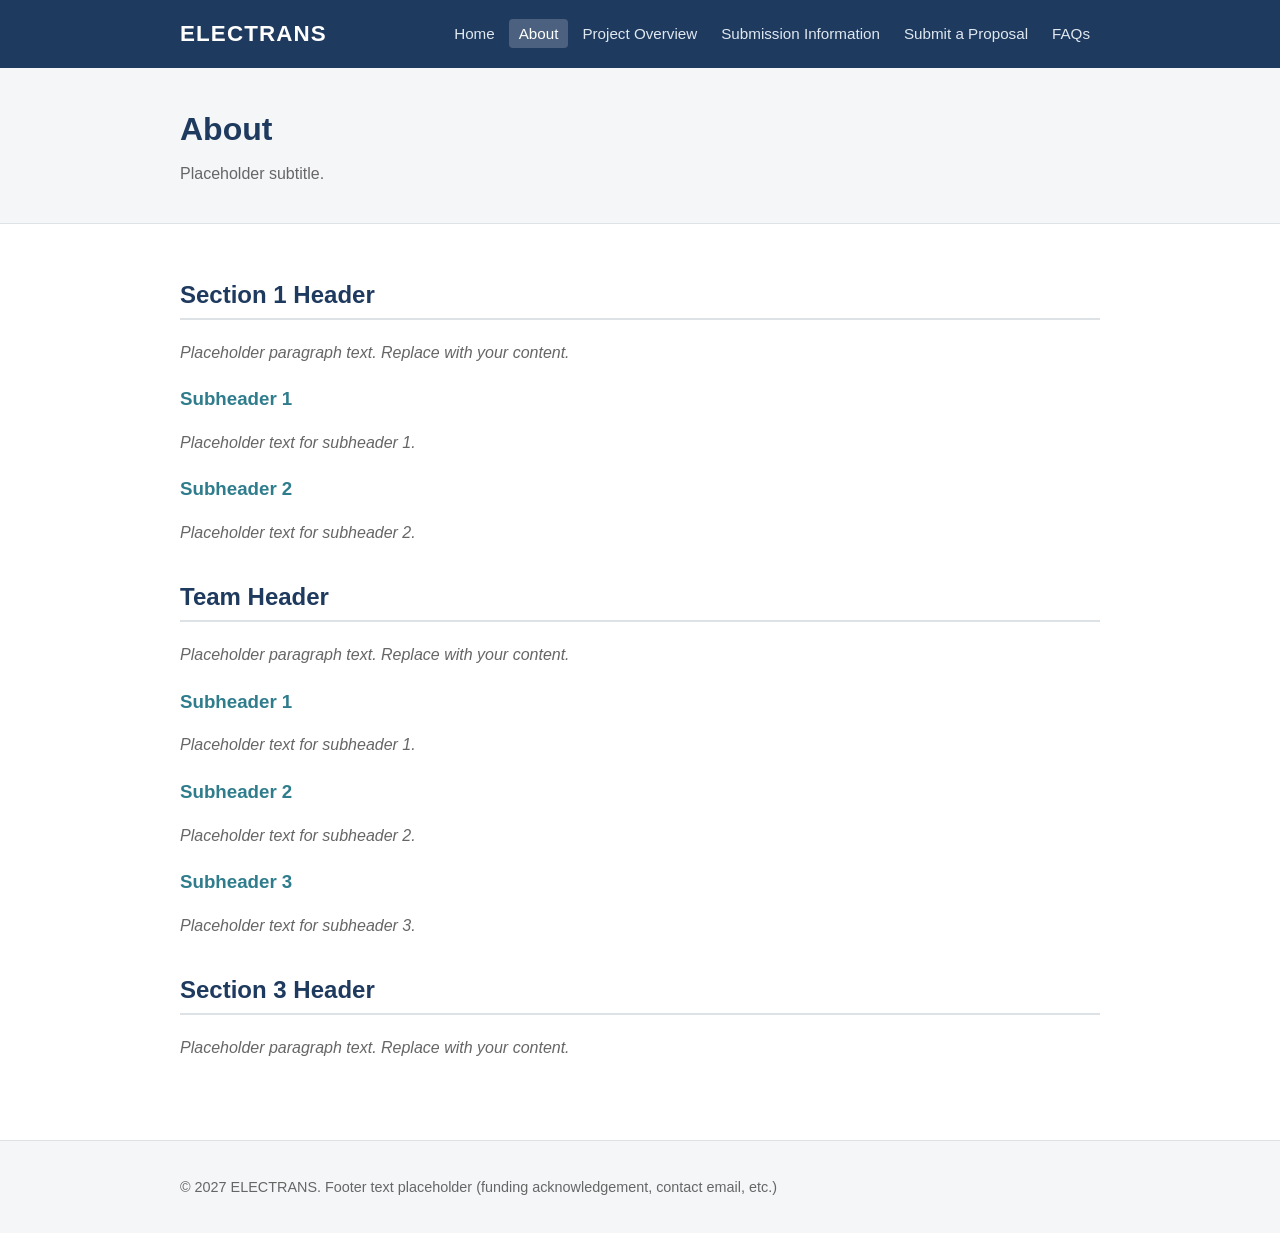
==== about.html @ 6c5dccb9 "adding protoype html files this is a basic website, used as a prototype to demonstrate possibilites." ====
<!DOCTYPE html>
<html lang="en">
<head>
  <meta charset="UTF-8">
  <meta name="viewport" content="width=device-width, initial-scale=1.0">
  <title>About | ELECTRANS</title>
  <link rel="stylesheet" href="style.css">
</head>
<body>
  <header>
    <div class="container">
      <a class="logo" href="index.html">ELECTRANS</a>
      <nav>
        <ul>
        <li><a href="index.html">Home</a></li>
        <li><a href="about.html" class="active">About</a></li>
        <li><a href="overview.html">Project Overview</a></li>
        <li><a href="submission-info.html">Submission Information</a></li>
        <li><a href="submit.html">Submit a Proposal</a></li>
        <li><a href="faq.html">FAQs</a></li>
        </ul>
      </nav>
    </div>
  </header>

  <div class="page-title">
    <div class="container">
      <h1>About</h1>
      <p>Placeholder subtitle.</p>
    </div>
  </div>

  <main>
    <div class="container">
      <section>
        <h2>Section 1 Header</h2>
        <p class="placeholder">Placeholder paragraph text. Replace with your content.</p>
        <h3>Subheader 1</h3>
        <p class="placeholder">Placeholder text for subheader 1.</p>
        <h3>Subheader 2</h3>
        <p class="placeholder">Placeholder text for subheader 2.</p>
      </section>
      <section>
        <h2>Team Header</h2>
        <p class="placeholder">Placeholder paragraph text. Replace with your content.</p>
        <h3>Subheader 1</h3>
        <p class="placeholder">Placeholder text for subheader 1.</p>
        <h3>Subheader 2</h3>
        <p class="placeholder">Placeholder text for subheader 2.</p>
        <h3>Subheader 3</h3>
        <p class="placeholder">Placeholder text for subheader 3.</p>
      </section>
      <section>
        <h2>Section 3 Header</h2>
        <p class="placeholder">Placeholder paragraph text. Replace with your content.</p>
      </section>

    </div>
  </main>

  <footer>
    <div class="container">
      <p>&copy; 2027 ELECTRANS. Footer text placeholder (funding acknowledgement, contact email, etc.)</p>
    </div>
  </footer>
</body>
</html>
---- style.css ----
/* ELECTRANS starter styles — edit colors here */
:root {
  --primary: #1f3a5f;
  --accent: #2f7d8c;
  --text: #222;
  --muted: #666;
  --bg: #ffffff;
  --bg-alt: #f4f6f8;
  --border: #dde2e7;
}
* { box-sizing: border-box; }
body {
  margin: 0;
  font-family: -apple-system, BlinkMacSystemFont, "Segoe UI", Helvetica, Arial, sans-serif;
  color: var(--text);
  background: var(--bg);
  line-height: 1.6;
}
a { color: var(--accent); }
.container { max-width: 960px; margin: 0 auto; padding: 0 20px; }

/* Header & navigation */
header { background: var(--primary); color: #fff; }
header .container { display: flex; flex-wrap: wrap; align-items: center; justify-content: space-between; padding-top: 16px; padding-bottom: 16px; gap: 12px; }
.logo { color: #fff; text-decoration: none; font-size: 1.4rem; font-weight: 700; letter-spacing: 0.05em; }
nav ul { list-style: none; margin: 0; padding: 0; display: flex; flex-wrap: wrap; gap: 4px; }
nav a { color: #dfe7ef; text-decoration: none; padding: 6px 10px; border-radius: 4px; font-size: 0.95rem; }
nav a:hover { background: rgba(255,255,255,0.12); color: #fff; }
nav a.active { background: rgba(255,255,255,0.2); color: #fff; }

/* Page title band */
.page-title { background: var(--bg-alt); border-bottom: 1px solid var(--border); padding: 36px 0; }
.page-title h1 { margin: 0 0 6px; color: var(--primary); }
.page-title p { margin: 0; color: var(--muted); }

main { padding: 32px 0 48px; }
section { margin-bottom: 32px; }
h2 { color: var(--primary); border-bottom: 2px solid var(--border); padding-bottom: 4px; }
h3 { color: var(--accent); margin-bottom: 4px; }
.placeholder { color: var(--muted); font-style: italic; }

/* Buttons & cards */
.btn { display: inline-block; background: var(--accent); color: #fff; padding: 10px 20px; border-radius: 4px; text-decoration: none; font-weight: 600; }
.btn:hover { opacity: 0.9; }
.cards { display: grid; grid-template-columns: repeat(auto-fit, minmax(240px, 1fr)); gap: 16px; }
.card { border: 1px solid var(--border); border-radius: 6px; padding: 16px 20px; background: #fff; }
.card h3 { margin-top: 0; }

/* FAQ */
details { border: 1px solid var(--border); border-radius: 6px; padding: 12px 16px; margin-bottom: 10px; }
summary { cursor: pointer; font-weight: 600; color: var(--primary); }

/* Form area */
.form-wrap { border: 1px solid var(--border); border-radius: 6px; padding: 20px; background: #fff; }

footer { background: var(--bg-alt); border-top: 1px solid var(--border); padding: 20px 0; color: var(--muted); font-size: 0.9rem; }
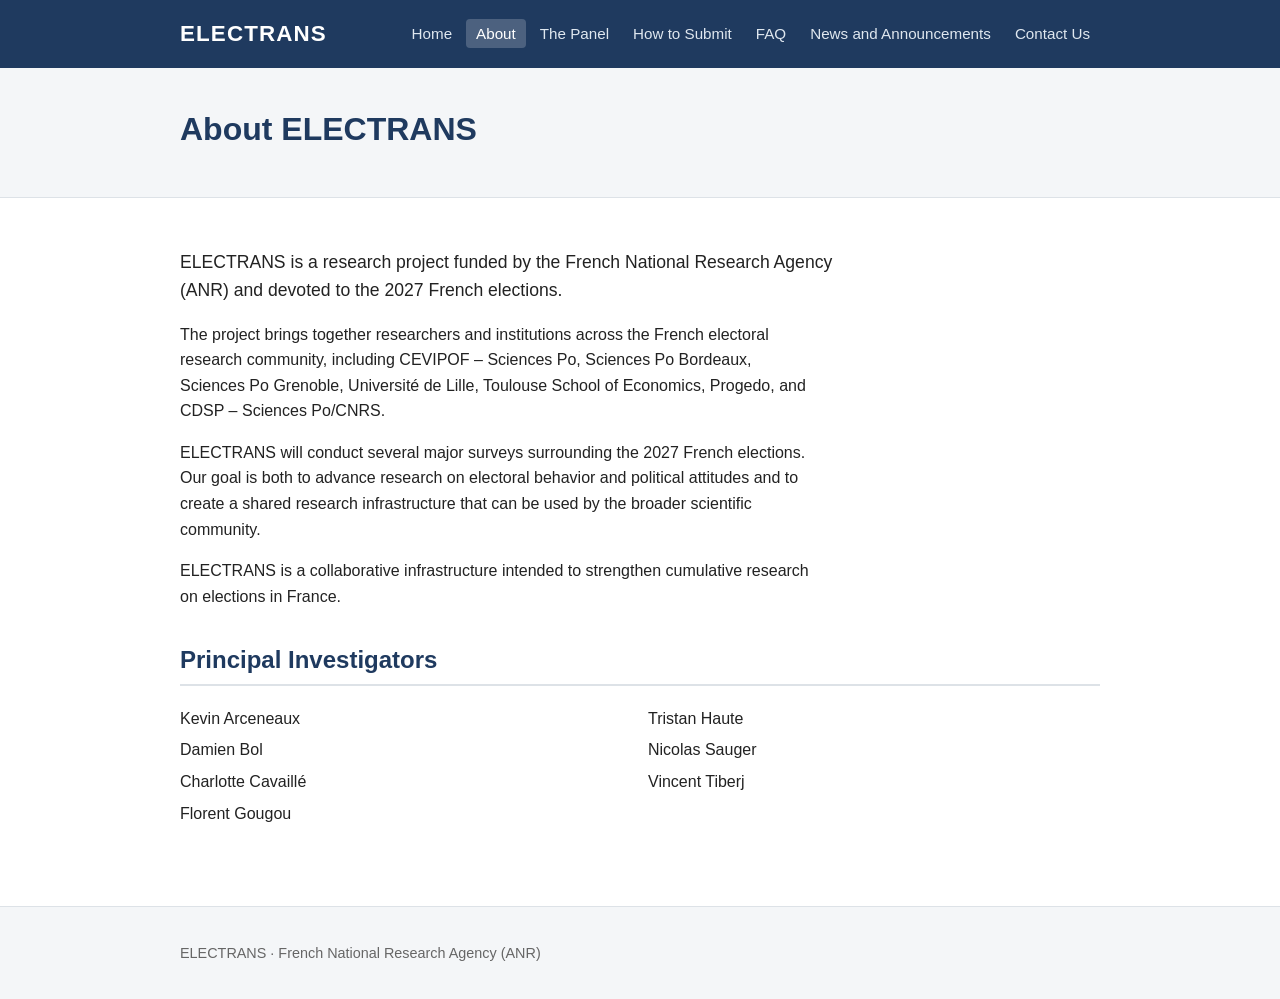
==== commit 12ea7a4f: "Add files via upload" ====
--- a/about.html
+++ b/about.html
@@ -3,7 +3,7 @@
 <head>
   <meta charset="UTF-8">
   <meta name="viewport" content="width=device-width, initial-scale=1.0">
-  <title>About | ELECTRANS</title>
+  <title>About ELECTRANS | ELECTRANS</title>
   <link rel="stylesheet" href="style.css">
 </head>
 <body>
@@ -14,10 +14,11 @@
         <ul>
         <li><a href="index.html">Home</a></li>
         <li><a href="about.html" class="active">About</a></li>
-        <li><a href="overview.html">Project Overview</a></li>
-        <li><a href="submission-info.html">Submission Information</a></li>
-        <li><a href="submit.html">Submit a Proposal</a></li>
-        <li><a href="faq.html">FAQs</a></li>
+        <li><a href="panel.html">The Panel</a></li>
+        <li><a href="how-to-submit.html">How to Submit</a></li>
+        <li><a href="faq.html">FAQ</a></li>
+        <li><a href="news.html">News and Announcements</a></li>
+        <li><a href="contact.html">Contact Us</a></li>
         </ul>
       </nav>
     </div>
@@ -25,34 +26,29 @@
 
   <div class="page-title">
     <div class="container">
-      <h1>About</h1>
-      <p>Placeholder subtitle.</p>
+      <h1>About ELECTRANS</h1>
     </div>
   </div>
 
   <main>
     <div class="container">
       <section>
-        <h2>Section 1 Header</h2>
-        <p class="placeholder">Placeholder paragraph text. Replace with your content.</p>
-        <h3>Subheader 1</h3>
-        <p class="placeholder">Placeholder text for subheader 1.</p>
-        <h3>Subheader 2</h3>
-        <p class="placeholder">Placeholder text for subheader 2.</p>
+        <p class="lead">ELECTRANS is a research project funded by the French National Research Agency (ANR) and devoted to the 2027 French elections.</p>
+        <p>The project brings together researchers and institutions across the French electoral research community, including CEVIPOF &ndash; Sciences Po, Sciences Po Bordeaux, Sciences Po Grenoble, Universit&eacute; de Lille, Toulouse School of Economics, Progedo, and CDSP &ndash; Sciences Po/CNRS.</p>
+        <p>ELECTRANS will conduct several major surveys surrounding the 2027 French elections. Our goal is both to advance research on electoral behavior and political attitudes and to create a shared research infrastructure that can be used by the broader scientific community.</p>
+        <p>ELECTRANS is a collaborative infrastructure intended to strengthen cumulative research on elections in France.</p>
       </section>
       <section>
-        <h2>Team Header</h2>
-        <p class="placeholder">Placeholder paragraph text. Replace with your content.</p>
-        <h3>Subheader 1</h3>
-        <p class="placeholder">Placeholder text for subheader 1.</p>
-        <h3>Subheader 2</h3>
-        <p class="placeholder">Placeholder text for subheader 2.</p>
-        <h3>Subheader 3</h3>
-        <p class="placeholder">Placeholder text for subheader 3.</p>
-      </section>
-      <section>
-        <h2>Section 3 Header</h2>
-        <p class="placeholder">Placeholder paragraph text. Replace with your content.</p>
+        <h2>Principal Investigators</h2>
+        <ul class="people">
+          <li>Kevin Arceneaux</li>
+          <li>Damien Bol</li>
+          <li>Charlotte Cavaill&eacute;</li>
+          <li>Florent Gougou</li>
+          <li>Tristan Haute</li>
+          <li>Nicolas Sauger</li>
+          <li>Vincent Tiberj</li>
+        </ul>
       </section>
 
     </div>
@@ -60,7 +56,7 @@
 
   <footer>
     <div class="container">
-      <p>&copy; 2027 ELECTRANS. Footer text placeholder (funding acknowledgement, contact email, etc.)</p>
+      <p>ELECTRANS &middot; French National Research Agency (ANR)</p>
     </div>
   </footer>
 </body>
--- a/style.css
+++ b/style.css
@@ -54,3 +54,19 @@
 .form-wrap { border: 1px solid var(--border); border-radius: 6px; padding: 20px; background: #fff; }
 
 footer { background: var(--bg-alt); border-top: 1px solid var(--border); padding: 20px 0; color: var(--muted); font-size: 0.9rem; }
+
+/* --- Additions for content pages --- */
+main p, main li { max-width: 72ch; }
+main ul, main ol { padding-left: 1.4em; }
+main li { margin-bottom: 6px; }
+.lead { font-size: 1.1rem; }
+.note { background: var(--bg-alt); border-left: 4px solid var(--accent); padding: 12px 16px; border-radius: 0 4px 4px 0; }
+.code { font-family: ui-monospace, SFMono-Regular, Menlo, monospace; font-weight: 700; background: var(--bg-alt); border: 1px solid var(--border); padding: 1px 6px; border-radius: 3px; }
+.people { list-style: none; padding-left: 0; columns: 2; }
+.contact-block { border: 1px solid var(--border); border-radius: 6px; padding: 16px 20px; margin-bottom: 16px; }
+.contact-block h3 { margin-top: 0; }
+details p, details ul, details ol { margin-top: 10px; }
+details[open] summary { margin-bottom: 4px; }
+.faq-tools { margin-bottom: 12px; font-size: 0.9rem; }
+.faq-tools button { background: none; border: 1px solid var(--border); border-radius: 4px; padding: 4px 10px; cursor: pointer; color: var(--accent); margin-right: 6px; }
+@media (max-width: 600px) { .people { columns: 1; } }
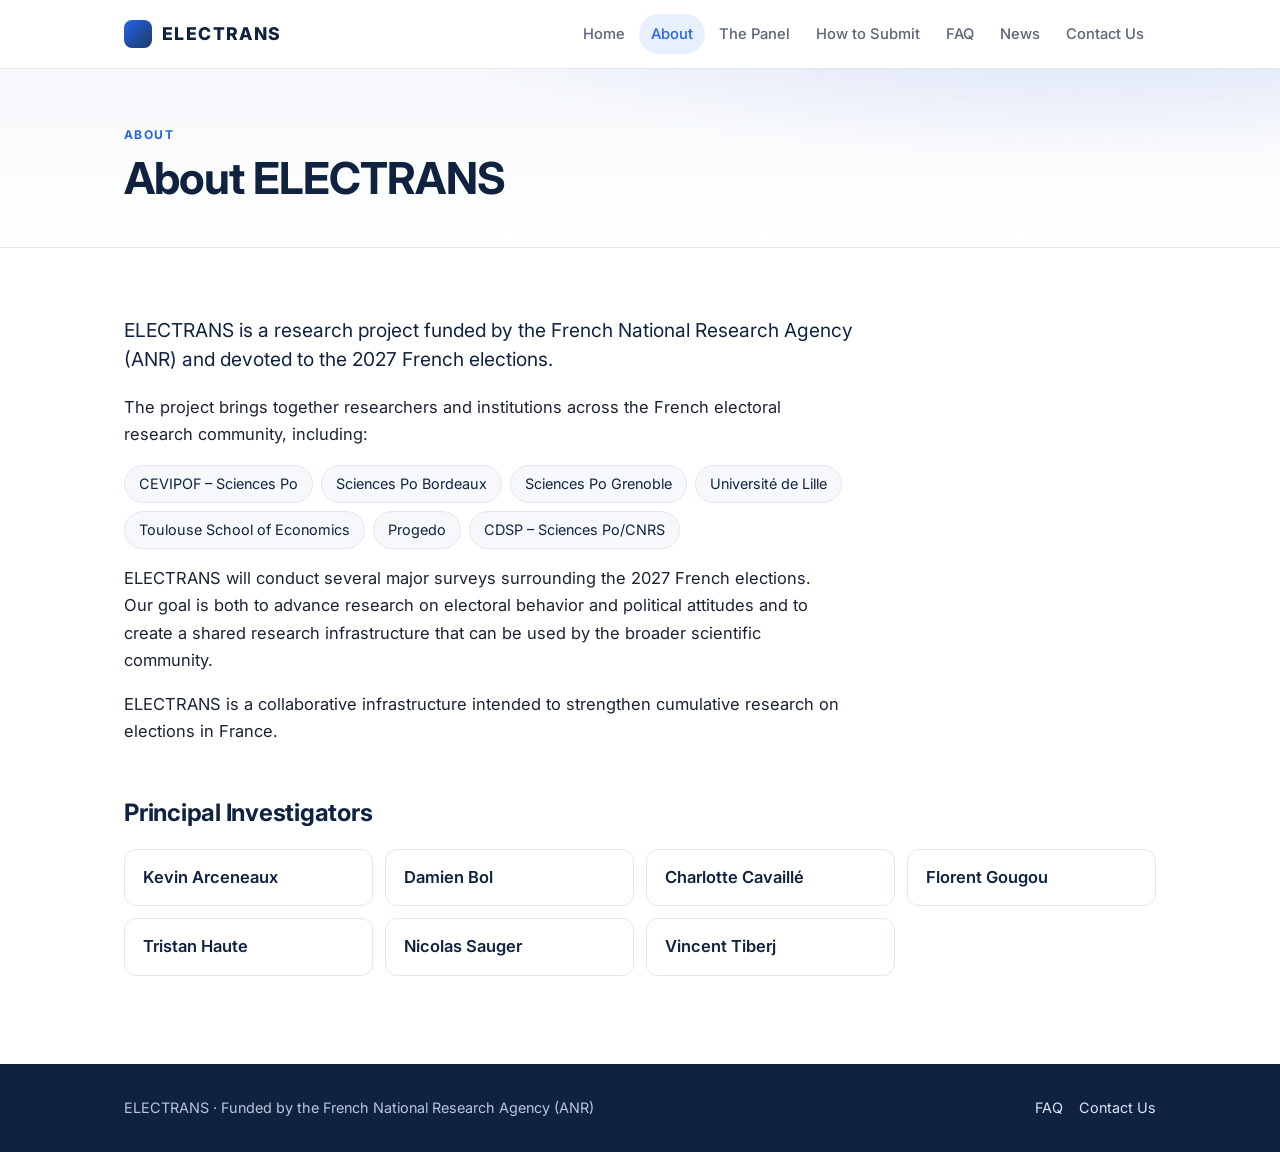
==== commit 1ebf813e: "Add files via upload" ====
--- a/about.html
+++ b/about.html
@@ -4,21 +4,25 @@
   <meta charset="UTF-8">
   <meta name="viewport" content="width=device-width, initial-scale=1.0">
   <title>About ELECTRANS | ELECTRANS</title>
+  <link rel="preconnect" href="https://fonts.googleapis.com">
+  <link rel="preconnect" href="https://fonts.gstatic.com" crossorigin>
+  <link href="https://fonts.googleapis.com/css2?family=Inter:wght@400;500;600;700;800&display=swap" rel="stylesheet">
   <link rel="stylesheet" href="style.css">
 </head>
 <body>
   <header>
     <div class="container">
-      <a class="logo" href="index.html">ELECTRANS</a>
-      <nav>
+      <a class="logo" href="index.html"><span class="logo-mark" aria-hidden="true"></span>ELECTRANS</a>
+      <button class="menu-toggle" type="button" aria-expanded="false" aria-controls="site-nav" onclick="var n=document.getElementById('site-nav');var o=n.classList.toggle('open');this.setAttribute('aria-expanded',o)">Menu</button>
+      <nav id="site-nav" aria-label="Main">
         <ul>
-        <li><a href="index.html">Home</a></li>
-        <li><a href="about.html" class="active">About</a></li>
-        <li><a href="panel.html">The Panel</a></li>
-        <li><a href="how-to-submit.html">How to Submit</a></li>
-        <li><a href="faq.html">FAQ</a></li>
-        <li><a href="news.html">News and Announcements</a></li>
-        <li><a href="contact.html">Contact Us</a></li>
+          <li><a href="index.html">Home</a></li>
+          <li><a href="about.html" class="active" aria-current="page">About</a></li>
+          <li><a href="panel.html">The Panel</a></li>
+          <li><a href="how-to-submit.html">How to Submit</a></li>
+          <li><a href="faq.html">FAQ</a></li>
+          <li><a href="news.html">News</a></li>
+          <li><a href="contact.html">Contact Us</a></li>
         </ul>
       </nav>
     </div>
@@ -26,15 +30,24 @@
 
   <div class="page-title">
     <div class="container">
-      <h1>About ELECTRANS</h1>
+      <p class="eyebrow">About</p><h1>About ELECTRANS</h1>
     </div>
   </div>
 
   <main>
     <div class="container">
-      <section>
+      <section class="narrow">
         <p class="lead">ELECTRANS is a research project funded by the French National Research Agency (ANR) and devoted to the 2027 French elections.</p>
-        <p>The project brings together researchers and institutions across the French electoral research community, including CEVIPOF &ndash; Sciences Po, Sciences Po Bordeaux, Sciences Po Grenoble, Universit&eacute; de Lille, Toulouse School of Economics, Progedo, and CDSP &ndash; Sciences Po/CNRS.</p>
+        <p>The project brings together researchers and institutions across the French electoral research community, including:</p>
+        <ul class="institutions">
+          <li>CEVIPOF &ndash; Sciences Po</li>
+          <li>Sciences Po Bordeaux</li>
+          <li>Sciences Po Grenoble</li>
+          <li>Universit&eacute; de Lille</li>
+          <li>Toulouse School of Economics</li>
+          <li>Progedo</li>
+          <li>CDSP &ndash; Sciences Po/CNRS</li>
+        </ul>
         <p>ELECTRANS will conduct several major surveys surrounding the 2027 French elections. Our goal is both to advance research on electoral behavior and political attitudes and to create a shared research infrastructure that can be used by the broader scientific community.</p>
         <p>ELECTRANS is a collaborative infrastructure intended to strengthen cumulative research on elections in France.</p>
       </section>
@@ -56,7 +69,8 @@
 
   <footer>
     <div class="container">
-      <p>ELECTRANS &middot; French National Research Agency (ANR)</p>
+      <p>ELECTRANS &middot; Funded by the French National Research Agency (ANR)</p>
+      <p><a href="faq.html">FAQ</a><a href="contact.html">Contact Us</a></p>
     </div>
   </footer>
 </body>
--- a/style.css
+++ b/style.css
@@ -1,72 +1,177 @@
-/* ELECTRANS starter styles — edit colors here */
+/* ELECTRANS — site styles. Edit colors in :root. */
 :root {
-  --primary: #1f3a5f;
-  --accent: #2f7d8c;
-  --text: #222;
-  --muted: #666;
+  --navy: #0f2340;
+  --navy-2: #1b3a63;
+  --accent: #2563eb;
+  --accent-soft: #e8efff;
+  --text: #1a2233;
+  --muted: #5b6577;
   --bg: #ffffff;
-  --bg-alt: #f4f6f8;
-  --border: #dde2e7;
+  --bg-alt: #f6f8fb;
+  --border: #e3e8ef;
+  --radius: 14px;
+  --shadow: 0 1px 2px rgba(15,35,64,.06), 0 4px 16px rgba(15,35,64,.06);
+  --shadow-hover: 0 2px 4px rgba(15,35,64,.08), 0 12px 32px rgba(15,35,64,.12);
 }
 * { box-sizing: border-box; }
+html { scroll-behavior: smooth; }
 body {
   margin: 0;
-  font-family: -apple-system, BlinkMacSystemFont, "Segoe UI", Helvetica, Arial, sans-serif;
+  font-family: "Inter", -apple-system, BlinkMacSystemFont, "Segoe UI", Helvetica, Arial, sans-serif;
   color: var(--text);
   background: var(--bg);
-  line-height: 1.6;
+  line-height: 1.65;
+  font-size: 16.5px;
+  -webkit-font-smoothing: antialiased;
 }
-a { color: var(--accent); }
-.container { max-width: 960px; margin: 0 auto; padding: 0 20px; }
+a { color: var(--accent); text-underline-offset: 3px; }
+a:hover { text-decoration-thickness: 2px; }
+.container { max-width: 1080px; margin: 0 auto; padding: 0 24px; }
+.narrow { max-width: 760px; }
 
-/* Header & navigation */
-header { background: var(--primary); color: #fff; }
-header .container { display: flex; flex-wrap: wrap; align-items: center; justify-content: space-between; padding-top: 16px; padding-bottom: 16px; gap: 12px; }
-.logo { color: #fff; text-decoration: none; font-size: 1.4rem; font-weight: 700; letter-spacing: 0.05em; }
-nav ul { list-style: none; margin: 0; padding: 0; display: flex; flex-wrap: wrap; gap: 4px; }
-nav a { color: #dfe7ef; text-decoration: none; padding: 6px 10px; border-radius: 4px; font-size: 0.95rem; }
-nav a:hover { background: rgba(255,255,255,0.12); color: #fff; }
-nav a.active { background: rgba(255,255,255,0.2); color: #fff; }
+/* ---------- Header ---------- */
+header {
+  position: sticky; top: 0; z-index: 10;
+  background: rgba(255,255,255,.9);
+  backdrop-filter: saturate(180%) blur(10px);
+  -webkit-backdrop-filter: saturate(180%) blur(10px);
+  border-bottom: 1px solid var(--border);
+}
+header .container { display: flex; align-items: center; justify-content: space-between; gap: 16px; min-height: 68px; flex-wrap: wrap; }
+.logo { display: flex; align-items: center; gap: 10px; text-decoration: none; color: var(--navy); font-weight: 800; letter-spacing: .08em; font-size: 1.1rem; }
+.logo-mark { width: 28px; height: 28px; border-radius: 8px; background: linear-gradient(135deg, var(--accent), var(--navy-2)); display: inline-block; }
+nav ul { list-style: none; margin: 0; padding: 0; display: flex; flex-wrap: wrap; gap: 2px; }
+nav a { display: block; color: var(--muted); text-decoration: none; padding: 8px 12px; border-radius: 999px; font-size: .92rem; font-weight: 500; }
+nav a:hover { color: var(--navy); background: var(--bg-alt); text-decoration: none; }
+nav a.active { color: var(--accent); background: var(--accent-soft); }
+.menu-toggle { display: none; background: none; border: 1px solid var(--border); border-radius: 10px; padding: 8px 12px; font: inherit; font-size: .9rem; color: var(--navy); cursor: pointer; }
 
-/* Page title band */
-.page-title { background: var(--bg-alt); border-bottom: 1px solid var(--border); padding: 36px 0; }
-.page-title h1 { margin: 0 0 6px; color: var(--primary); }
-.page-title p { margin: 0; color: var(--muted); }
+/* ---------- Page title band ---------- */
+.page-title {
+  background: radial-gradient(1200px 300px at 85% -50%, rgba(37,99,235,.18), transparent 60%), linear-gradient(180deg, var(--bg-alt), #fff);
+  border-bottom: 1px solid var(--border);
+  padding: 56px 0 44px;
+}
+.eyebrow { text-transform: uppercase; letter-spacing: .12em; font-size: .75rem; font-weight: 700; color: var(--accent); margin: 0 0 8px; }
+.page-title h1 { margin: 0; color: var(--navy); font-size: clamp(2rem, 4vw, 2.75rem); line-height: 1.15; letter-spacing: -.02em; }
 
-main { padding: 32px 0 48px; }
-section { margin-bottom: 32px; }
-h2 { color: var(--primary); border-bottom: 2px solid var(--border); padding-bottom: 4px; }
-h3 { color: var(--accent); margin-bottom: 4px; }
-.placeholder { color: var(--muted); font-style: italic; }
+/* ---------- Hero (home) ---------- */
+.hero {
+  background: radial-gradient(900px 400px at 90% 0%, rgba(37,99,235,.45), transparent 60%), linear-gradient(135deg, var(--navy) 0%, var(--navy-2) 100%);
+  color: #fff; padding: 72px 0 64px;
+}
+.hero-grid { display: grid; grid-template-columns: 1.4fr 1fr; gap: 48px; align-items: start; }
+.hero h1 { font-size: clamp(2.2rem, 5vw, 3.4rem); line-height: 1.08; margin: 0 0 18px; letter-spacing: -.03em; }
+.hero .eyebrow { color: #9cc0ff; }
+.hero p { color: #d6e2f5; font-size: 1.12rem; margin: 0 0 14px; max-width: 58ch; }
+.dates { background: rgba(255,255,255,.07); border: 1px solid rgba(255,255,255,.15); border-radius: var(--radius); padding: 24px; }
+.dates h2 { color: #fff; font-size: 1rem; text-transform: uppercase; letter-spacing: .1em; margin: 0 0 16px; border: 0; padding: 0; }
+.dates ol { list-style: none; margin: 0; padding: 0; }
+.dates li { position: relative; padding: 0 0 18px 22px; border-left: 2px solid rgba(255,255,255,.2); margin-left: 6px; }
+.dates li:last-child { padding-bottom: 0; border-left-color: transparent; }
+.dates li::before { content: ""; position: absolute; left: -7px; top: 5px; width: 12px; height: 12px; border-radius: 50%; background: #9cc0ff; box-shadow: 0 0 0 4px rgba(156,192,255,.2); }
+.dates .when { display: block; font-weight: 700; color: #fff; }
+.dates .what { color: #c9d6ea; font-size: .95rem; }
 
-/* Buttons & cards */
-.btn { display: inline-block; background: var(--accent); color: #fff; padding: 10px 20px; border-radius: 4px; text-decoration: none; font-weight: 600; }
-.btn:hover { opacity: 0.9; }
-.cards { display: grid; grid-template-columns: repeat(auto-fit, minmax(240px, 1fr)); gap: 16px; }
-.card { border: 1px solid var(--border); border-radius: 6px; padding: 16px 20px; background: #fff; }
-.card h3 { margin-top: 0; }
+/* ---------- Main ---------- */
+main { padding: 48px 0 72px; }
+section { margin-bottom: 48px; }
+section:last-child { margin-bottom: 0; }
+h2 { color: var(--navy); font-size: 1.5rem; letter-spacing: -.01em; margin: 0 0 16px; }
+h3 { color: var(--navy); font-size: 1.1rem; margin: 0 0 6px; }
+main p, main li { max-width: 72ch; }
+main ul, main ol { padding-left: 1.3em; }
+main li { margin-bottom: 8px; }
+main li::marker { color: var(--accent); }
+.lead { font-size: 1.2rem; color: var(--navy); line-height: 1.55; }
 
-/* FAQ */
-details { border: 1px solid var(--border); border-radius: 6px; padding: 12px 16px; margin-bottom: 10px; }
-summary { cursor: pointer; font-weight: 600; color: var(--primary); }
+/* ---------- Navigation cards ---------- */
+.nav-cards { display: grid; grid-template-columns: repeat(3, 1fr); gap: 18px; }
+.nav-card {
+  display: flex; flex-direction: column; gap: 6px;
+  padding: 26px 24px; border: 1px solid var(--border); border-radius: var(--radius);
+  background: #fff; box-shadow: var(--shadow); text-decoration: none; color: var(--text);
+  transition: transform .15s ease, box-shadow .15s ease, border-color .15s ease;
+}
+.nav-card:hover { transform: translateY(-3px); box-shadow: var(--shadow-hover); border-color: #c9d6f2; text-decoration: none; }
+.nav-card .t { font-size: 1.2rem; font-weight: 700; color: var(--navy); display: flex; justify-content: space-between; align-items: center; }
+.nav-card .t::after { content: "→"; color: var(--accent); transition: transform .15s ease; }
+.nav-card:hover .t::after { transform: translateX(4px); }
+.nav-card .d { color: var(--muted); font-size: .95rem; }
 
-/* Form area */
-.form-wrap { border: 1px solid var(--border); border-radius: 6px; padding: 20px; background: #fff; }
+/* ---------- Callouts ---------- */
+.note { background: var(--accent-soft); border: 1px solid #cfdcfb; border-radius: var(--radius); padding: 18px 22px; }
+.note p { margin: 0; }
+.alert { display: flex; gap: 14px; align-items: flex-start; background: #fff8e6; border: 1px solid #f3d98b; border-radius: var(--radius); padding: 18px 22px; margin-bottom: 32px; }
+.alert strong { color: #7a5200; }
+.alert p { margin: 0; }
+.alert-icon { flex: none; width: 24px; height: 24px; border-radius: 50%; background: #f0b429; color: #fff; display: grid; place-items: center; font-weight: 800; font-size: .9rem; }
+.code { font-family: ui-monospace, SFMono-Regular, Menlo, monospace; font-weight: 700; font-size: .9em; background: var(--bg-alt); border: 1px solid var(--border); padding: 2px 8px; border-radius: 6px; color: var(--navy); }
+.btn-outline { display: inline-flex; align-items: center; gap: 8px; padding: 10px 18px; border: 1px solid var(--accent); border-radius: 999px; text-decoration: none; font-weight: 600; font-size: .95rem; }
+.btn-outline:hover { background: var(--accent); color: #fff; text-decoration: none; }
 
-footer { background: var(--bg-alt); border-top: 1px solid var(--border); padding: 20px 0; color: var(--muted); font-size: 0.9rem; }
+/* ---------- People ---------- */
+.people { list-style: none; padding-left: 0; display: grid; grid-template-columns: repeat(auto-fill, minmax(220px, 1fr)); gap: 12px; max-width: none; }
+.people li { max-width: none; margin: 0; padding: 14px 18px; border: 1px solid var(--border); border-radius: 12px; font-weight: 600; color: var(--navy); background: #fff; }
+.institutions { display: flex; flex-wrap: wrap; gap: 8px; list-style: none; padding: 0; max-width: none; }
+.institutions li { margin: 0; padding: 6px 14px; border-radius: 999px; background: var(--bg-alt); border: 1px solid var(--border); font-size: .9rem; color: var(--navy); }
 
-/* --- Additions for content pages --- */
-main p, main li { max-width: 72ch; }
-main ul, main ol { padding-left: 1.4em; }
-main li { margin-bottom: 6px; }
-.lead { font-size: 1.1rem; }
-.note { background: var(--bg-alt); border-left: 4px solid var(--accent); padding: 12px 16px; border-radius: 0 4px 4px 0; }
-.code { font-family: ui-monospace, SFMono-Regular, Menlo, monospace; font-weight: 700; background: var(--bg-alt); border: 1px solid var(--border); padding: 1px 6px; border-radius: 3px; }
-.people { list-style: none; padding-left: 0; columns: 2; }
-.contact-block { border: 1px solid var(--border); border-radius: 6px; padding: 16px 20px; margin-bottom: 16px; }
-.contact-block h3 { margin-top: 0; }
-details p, details ul, details ol { margin-top: 10px; }
-details[open] summary { margin-bottom: 4px; }
-.faq-tools { margin-bottom: 12px; font-size: 0.9rem; }
-.faq-tools button { background: none; border: 1px solid var(--border); border-radius: 4px; padding: 4px 10px; cursor: pointer; color: var(--accent); margin-right: 6px; }
-@media (max-width: 600px) { .people { columns: 1; } }
+/* ---------- Contact ---------- */
+.contact-grid { display: grid; grid-template-columns: repeat(3, 1fr); gap: 18px; }
+.contact-block { border: 1px solid var(--border); border-radius: var(--radius); padding: 24px; background: #fff; box-shadow: var(--shadow); }
+.contact-block h3 { font-size: 1.02rem; line-height: 1.4; margin-bottom: 12px; }
+.contact-block p { font-size: .95rem; }
+
+/* ---------- FAQ ---------- */
+.faq-layout { display: grid; grid-template-columns: 220px 1fr; gap: 40px; align-items: start; }
+.faq-toc { position: sticky; top: 96px; font-size: .92rem; }
+.faq-toc p { font-weight: 700; color: var(--navy); margin: 0 0 8px; }
+.faq-toc ul { list-style: none; padding: 0; margin: 0 0 16px; }
+.faq-toc li { margin: 0; }
+.faq-toc a { display: block; padding: 6px 10px; border-radius: 8px; color: var(--muted); text-decoration: none; }
+.faq-toc a:hover { background: var(--bg-alt); color: var(--navy); }
+.faq-tools button { background: #fff; border: 1px solid var(--border); border-radius: 999px; padding: 6px 12px; cursor: pointer; color: var(--accent); font: inherit; font-size: .85rem; margin: 0 6px 6px 0; }
+.faq-tools button:hover { border-color: var(--accent); }
+.faq-group { scroll-margin-top: 96px; }
+.faq-group h2 { font-size: 1.25rem; margin-bottom: 12px; }
+details { border: 1px solid var(--border); border-radius: 12px; margin-bottom: 10px; background: #fff; transition: box-shadow .15s ease; }
+details[open] { box-shadow: var(--shadow); }
+summary { cursor: pointer; font-weight: 600; color: var(--navy); padding: 16px 52px 16px 20px; list-style: none; position: relative; }
+summary::-webkit-details-marker { display: none; }
+summary::after { content: "+"; position: absolute; right: 18px; top: 50%; transform: translateY(-50%); width: 26px; height: 26px; border-radius: 50%; background: var(--accent-soft); color: var(--accent); display: grid; place-items: center; font-weight: 700; }
+details[open] summary::after { content: "−"; }
+details > *:not(summary) { margin-left: 20px; margin-right: 20px; }
+details > *:last-child { margin-bottom: 18px; }
+details p:first-of-type { margin-top: 0; }
+
+/* ---------- Empty state ---------- */
+.empty { text-align: center; padding: 56px 24px; border: 1px dashed #c9d3e1; border-radius: var(--radius); background: var(--bg-alt); }
+.empty h2 { margin-bottom: 8px; }
+.empty p { color: var(--muted); margin: 0 auto; }
+
+/* ---------- Footer ---------- */
+footer { background: var(--navy); color: #b8c6dc; padding: 32px 0; font-size: .9rem; }
+footer .container { display: flex; justify-content: space-between; gap: 16px; flex-wrap: wrap; align-items: center; }
+footer p { margin: 0; }
+footer a { color: #dbe6f7; text-decoration: none; margin-left: 16px; }
+footer a:hover { color: #fff; }
+
+/* ---------- Responsive ---------- */
+@media (max-width: 900px) {
+  .hero-grid, .faq-layout { grid-template-columns: 1fr; }
+  .faq-toc { position: static; }
+  .nav-cards, .contact-grid { grid-template-columns: 1fr 1fr; }
+}
+@media (max-width: 760px) {
+  .menu-toggle { display: block; }
+  nav { display: none; width: 100%; padding-bottom: 12px; }
+  nav.open { display: block; }
+  nav ul { flex-direction: column; }
+  .nav-cards, .contact-grid { grid-template-columns: 1fr; }
+  .hero { padding: 48px 0; }
+  footer a { margin: 0 16px 0 0; }
+}
+
+/* Keep footer at the bottom on short pages */
+body { min-height: 100vh; display: flex; flex-direction: column; }
+main { flex: 1; }
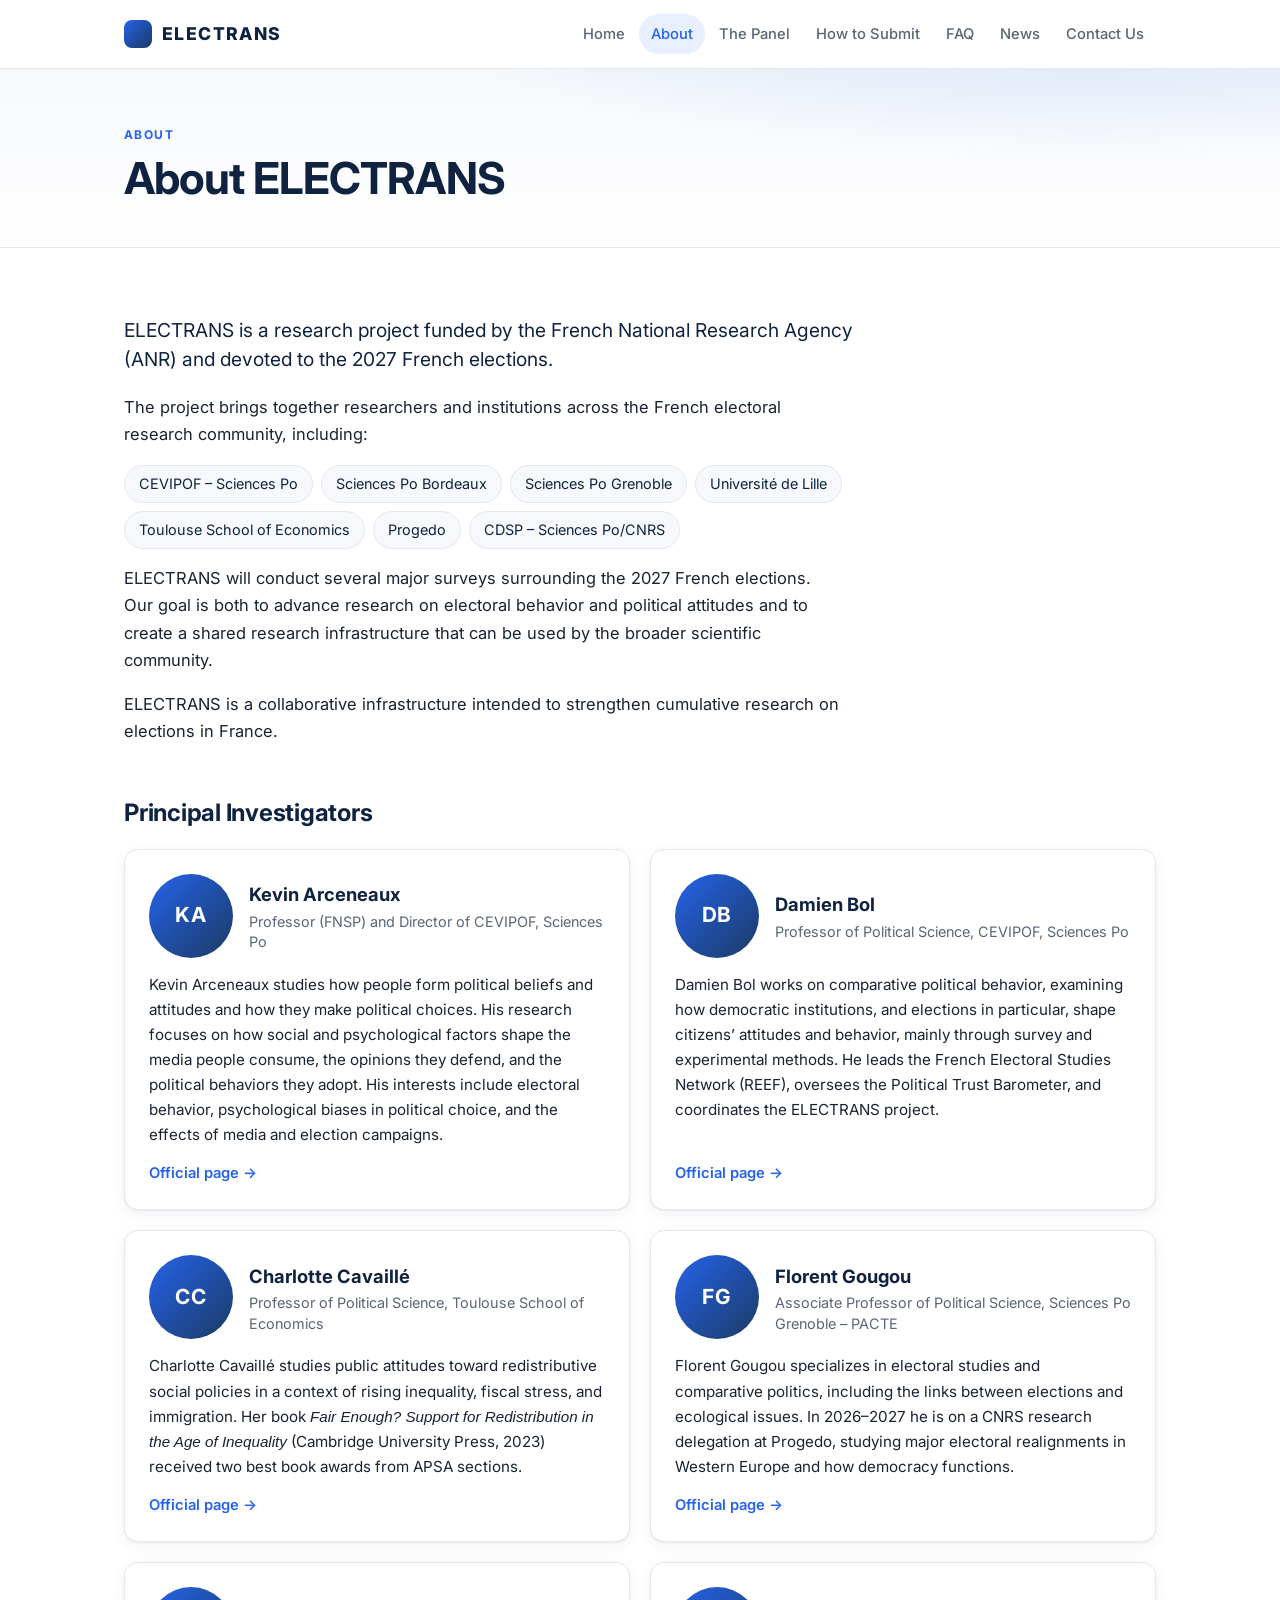
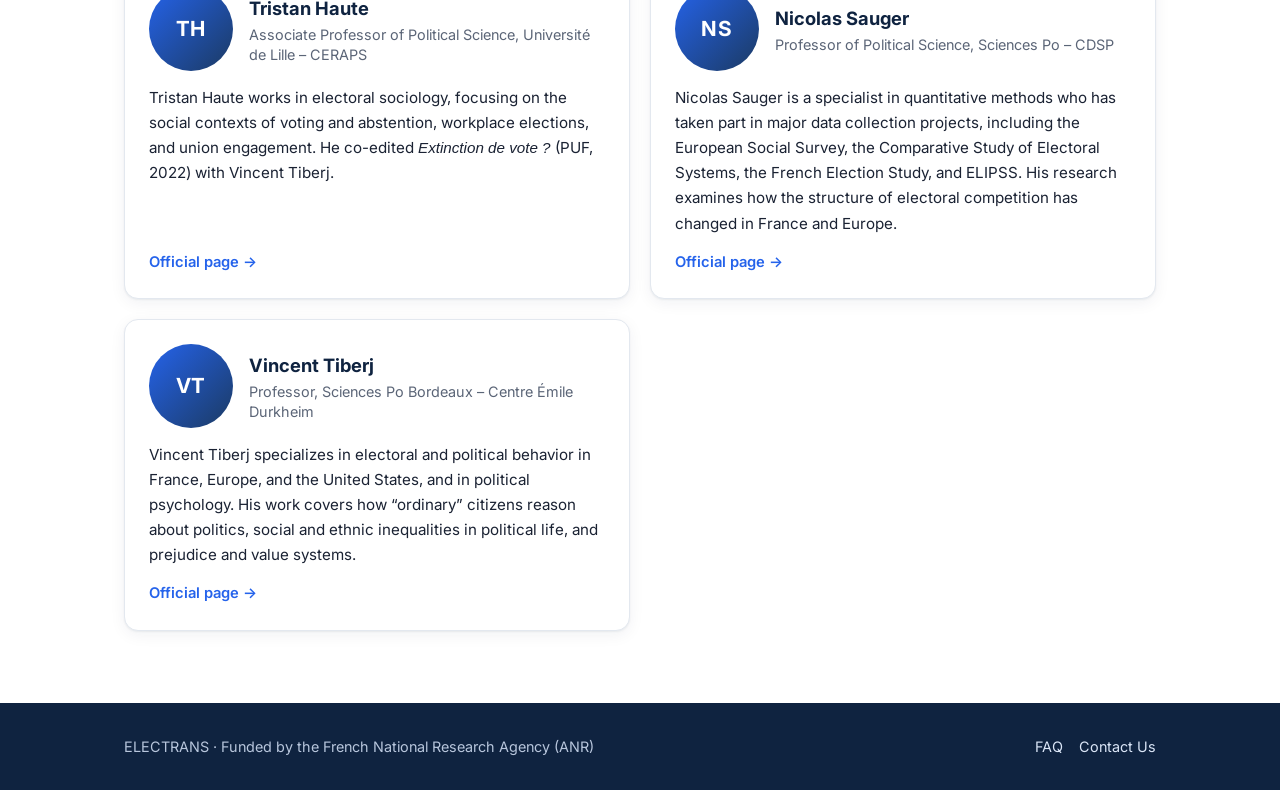
==== commit 38fbabe5: "Add files via upload updated build to include headshots and descriptions." ====
--- a/about.html
+++ b/about.html
@@ -53,15 +53,64 @@
       </section>
       <section>
         <h2>Principal Investigators</h2>
-        <ul class="people">
-          <li>Kevin Arceneaux</li>
-          <li>Damien Bol</li>
-          <li>Charlotte Cavaill&eacute;</li>
-          <li>Florent Gougou</li>
-          <li>Tristan Haute</li>
-          <li>Nicolas Sauger</li>
-          <li>Vincent Tiberj</li>
-        </ul>
+        <div class="pi-grid">
+          <article class="pi-card">
+            <div class="pi-head">
+              <div class="pi-photo"><img src="images/headshots/arceneaux.jpg" alt="Kevin Arceneaux" onerror="this.remove()"><span aria-hidden="true">KA</span></div>
+              <div><h3>Kevin Arceneaux</h3><p class="pi-role">Professor (FNSP) and Director of CEVIPOF, Sciences Po</p></div>
+            </div>
+            <p class="pi-bio">Kevin Arceneaux studies how people form political beliefs and attitudes and how they make political choices. His research focuses on how social and psychological factors shape the media people consume, the opinions they defend, and the political behaviors they adopt. His interests include electoral behavior, psychological biases in political choice, and the effects of media and election campaigns.</p>
+            <a class="pi-link" href="https://www.sciencespo.fr/cevipof/fr/annuaire/arceneaux-kevin/" target="_blank" rel="noopener">Official page &rarr;</a>
+          </article>
+          <article class="pi-card">
+            <div class="pi-head">
+              <div class="pi-photo"><img src="images/headshots/bol.jpg" alt="Damien Bol" onerror="this.remove()"><span aria-hidden="true">DB</span></div>
+              <div><h3>Damien Bol</h3><p class="pi-role">Professor of Political Science, CEVIPOF, Sciences Po</p></div>
+            </div>
+            <p class="pi-bio">Damien Bol works on comparative political behavior, examining how democratic institutions, and elections in particular, shape citizens&rsquo; attitudes and behavior, mainly through survey and experimental methods. He leads the French Electoral Studies Network (REEF), oversees the Political Trust Barometer, and coordinates the ELECTRANS project.</p>
+            <a class="pi-link" href="https://www.sciencespo.fr/cevipof/fr/annuaire/bol-damien/" target="_blank" rel="noopener">Official page &rarr;</a>
+          </article>
+          <article class="pi-card">
+            <div class="pi-head">
+              <div class="pi-photo"><img src="images/headshots/cavaille.jpg" alt="Charlotte Cavaill&eacute;" onerror="this.remove()"><span aria-hidden="true">CC</span></div>
+              <div><h3>Charlotte Cavaill&eacute;</h3><p class="pi-role">Professor of Political Science, Toulouse School of Economics</p></div>
+            </div>
+            <p class="pi-bio">Charlotte Cavaill&eacute; studies public attitudes toward redistributive social policies in a context of rising inequality, fiscal stress, and immigration. Her book <em>Fair Enough? Support for Redistribution in the Age of Inequality</em> (Cambridge University Press, 2023) received two best book awards from APSA sections.</p>
+            <a class="pi-link" href="https://charlottecavaille.wordpress.com/" target="_blank" rel="noopener">Official page &rarr;</a>
+          </article>
+          <article class="pi-card">
+            <div class="pi-head">
+              <div class="pi-photo"><img src="images/headshots/gougou.jpg" alt="Florent Gougou" onerror="this.remove()"><span aria-hidden="true">FG</span></div>
+              <div><h3>Florent Gougou</h3><p class="pi-role">Associate Professor of Political Science, Sciences Po Grenoble &ndash; PACTE</p></div>
+            </div>
+            <p class="pi-bio">Florent Gougou specializes in electoral studies and comparative politics, including the links between elections and ecological issues. In 2026&ndash;2027 he is on a CNRS research delegation at Progedo, studying major electoral realignments in Western Europe and how democracy functions.</p>
+            <a class="pi-link" href="https://www.sciencespo-grenoble.fr/gougou-florent" target="_blank" rel="noopener">Official page &rarr;</a>
+          </article>
+          <article class="pi-card">
+            <div class="pi-head">
+              <div class="pi-photo"><img src="images/headshots/haute.jpg" alt="Tristan Haute" onerror="this.remove()"><span aria-hidden="true">TH</span></div>
+              <div><h3>Tristan Haute</h3><p class="pi-role">Associate Professor of Political Science, Universit&eacute; de Lille &ndash; CERAPS</p></div>
+            </div>
+            <p class="pi-bio">Tristan Haute works in electoral sociology, focusing on the social contexts of voting and abstention, workplace elections, and union engagement. He co-edited <em>Extinction de vote ?</em> (PUF, 2022) with Vincent Tiberj.</p>
+            <a class="pi-link" href="https://shs.cairn.info/publications-de-tristan-haute--684903?lang=fr" target="_blank" rel="noopener">Official page &rarr;</a>
+          </article>
+          <article class="pi-card">
+            <div class="pi-head">
+              <div class="pi-photo"><img src="images/headshots/sauger.jpg" alt="Nicolas Sauger" onerror="this.remove()"><span aria-hidden="true">NS</span></div>
+              <div><h3>Nicolas Sauger</h3><p class="pi-role">Professor of Political Science, Sciences Po &ndash; CDSP</p></div>
+            </div>
+            <p class="pi-bio">Nicolas Sauger is a specialist in quantitative methods who has taken part in major data collection projects, including the European Social Survey, the Comparative Study of Electoral Systems, the French Election Study, and ELIPSS. His research examines how the structure of electoral competition has changed in France and Europe.</p>
+            <a class="pi-link" href="https://www.sciencespo.fr/cdsp/fr/annuaire/sauger-nicolas/" target="_blank" rel="noopener">Official page &rarr;</a>
+          </article>
+          <article class="pi-card">
+            <div class="pi-head">
+              <div class="pi-photo"><img src="images/headshots/tiberj.jpg" alt="Vincent Tiberj" onerror="this.remove()"><span aria-hidden="true">VT</span></div>
+              <div><h3>Vincent Tiberj</h3><p class="pi-role">Professor, Sciences Po Bordeaux &ndash; Centre &Eacute;mile Durkheim</p></div>
+            </div>
+            <p class="pi-bio">Vincent Tiberj specializes in electoral and political behavior in France, Europe, and the United States, and in political psychology. His work covers how &ldquo;ordinary&rdquo; citizens reason about politics, social and ethnic inequalities in political life, and prejudice and value systems.</p>
+            <a class="pi-link" href="https://www.centreemiledurkheim.fr/membre/vincent-tiberj/" target="_blank" rel="noopener">Official page &rarr;</a>
+          </article>
+        </div>
       </section>
 
     </div>
--- a/style.css
+++ b/style.css
@@ -175,3 +175,17 @@
 /* Keep footer at the bottom on short pages */
 body { min-height: 100vh; display: flex; flex-direction: column; }
 main { flex: 1; }
+
+/* ---------- Principal investigators ---------- */
+.pi-grid { display: grid; grid-template-columns: repeat(2, 1fr); gap: 20px; }
+.pi-card { display: flex; flex-direction: column; border: 1px solid var(--border); border-radius: var(--radius); padding: 24px; background: #fff; box-shadow: var(--shadow); }
+.pi-head { display: flex; gap: 16px; align-items: center; margin-bottom: 14px; }
+.pi-photo { position: relative; flex: none; width: 84px; height: 84px; border-radius: 50%; overflow: hidden; background: linear-gradient(135deg, var(--accent), var(--navy-2)); display: grid; place-items: center; }
+.pi-photo span { color: #fff; font-weight: 700; font-size: 1.3rem; letter-spacing: .04em; }
+.pi-photo img { position: absolute; inset: 0; width: 100%; height: 100%; object-fit: cover; object-position: center; }
+.pi-card h3 { margin: 0 0 2px; font-size: 1.15rem; }
+.pi-role { margin: 0; color: var(--muted); font-size: .9rem; line-height: 1.4; }
+.pi-bio { font-size: .95rem; margin: 0 0 14px; flex: 1; }
+.pi-link { font-weight: 600; font-size: .92rem; text-decoration: none; }
+.pi-link:hover { text-decoration: underline; }
+@media (max-width: 760px) { .pi-grid { grid-template-columns: 1fr; } }
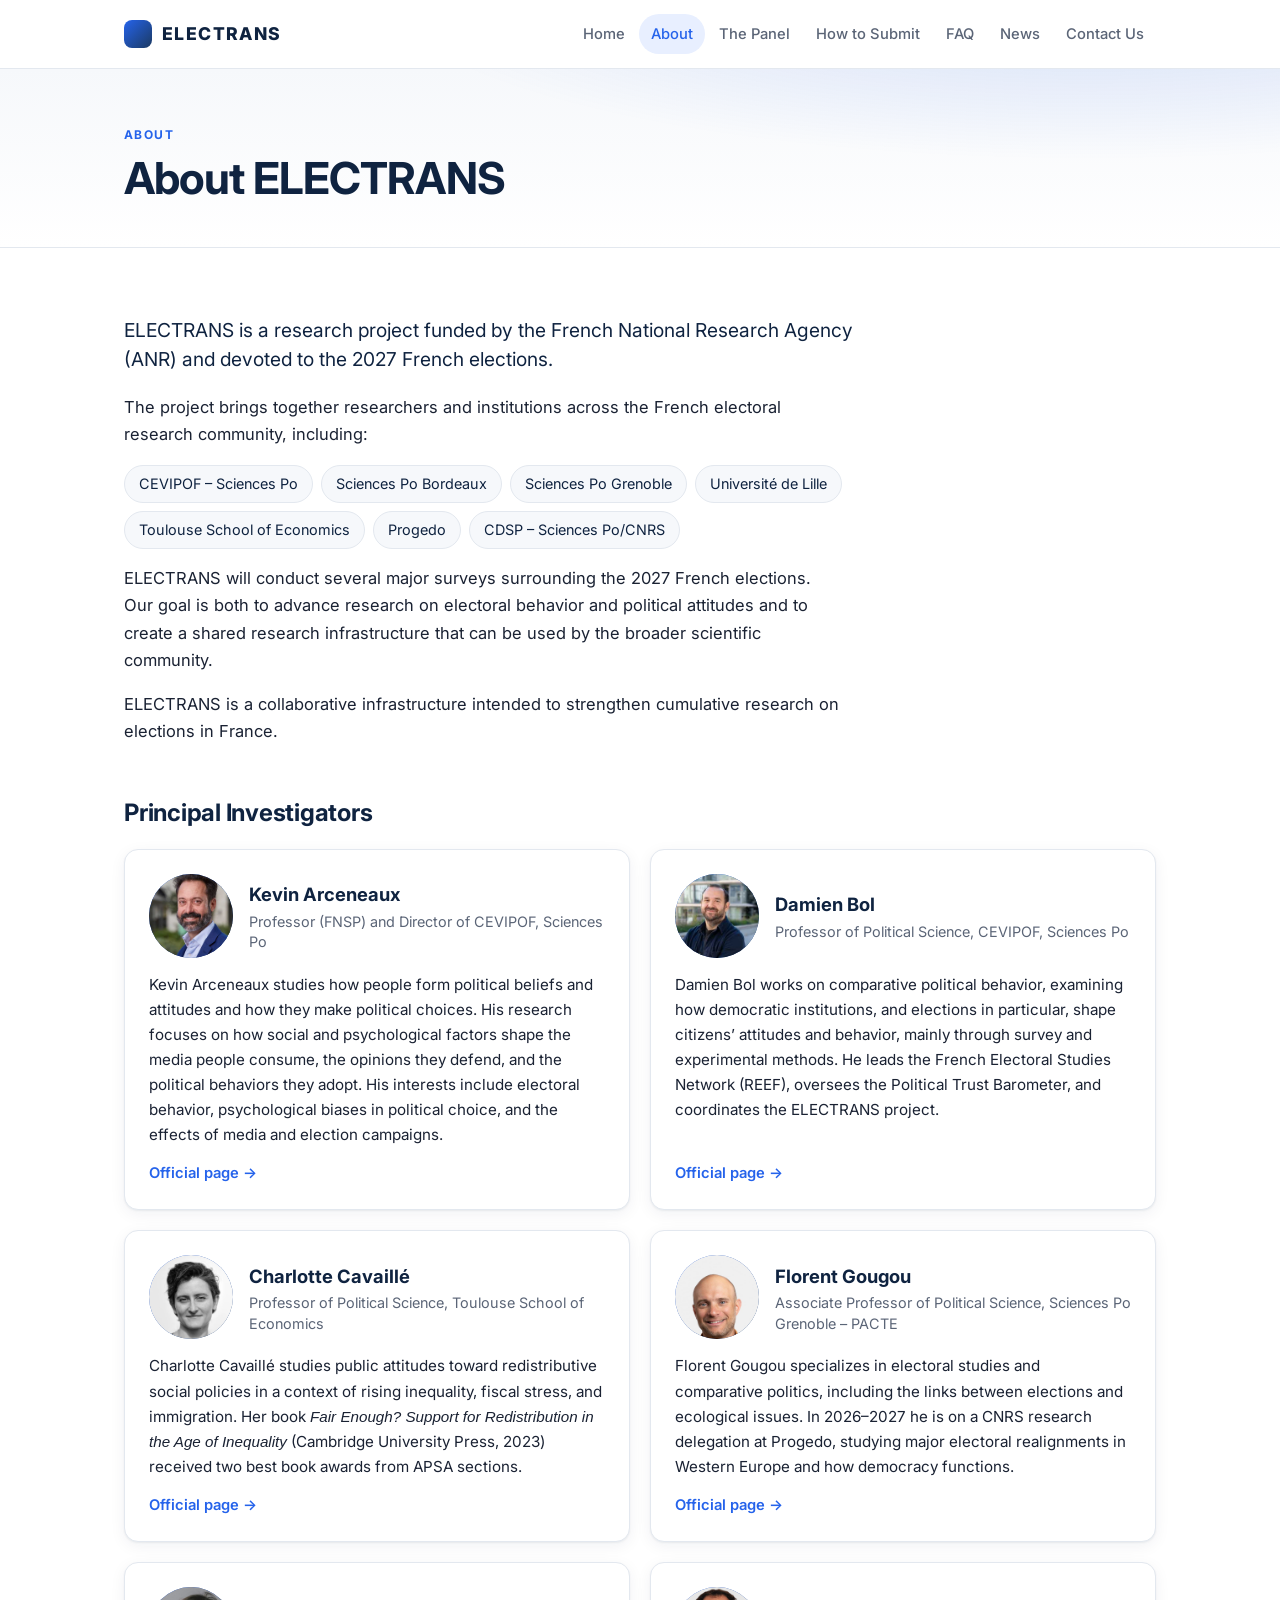
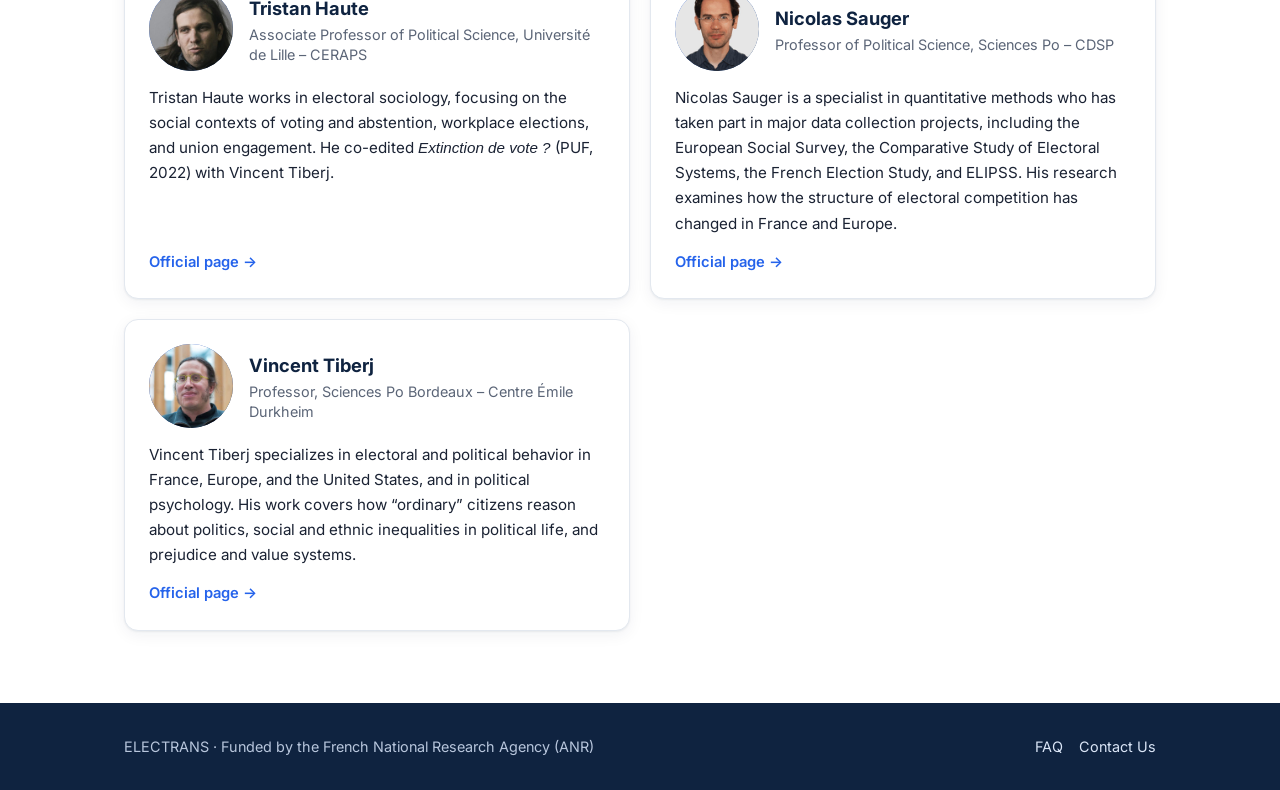
==== commit 8ca74957: "Add files via upload" ====
--- a/about.html
+++ b/about.html
@@ -56,7 +56,7 @@
         <div class="pi-grid">
           <article class="pi-card">
             <div class="pi-head">
-              <div class="pi-photo"><img src="images/headshots/arceneaux.jpg" alt="Kevin Arceneaux" onerror="this.remove()"><span aria-hidden="true">KA</span></div>
+              <div class="pi-photo"><img src="[data-uri]" alt="Kevin Arceneaux" onerror="this.remove()"><span aria-hidden="true">KA</span></div>
               <div><h3>Kevin Arceneaux</h3><p class="pi-role">Professor (FNSP) and Director of CEVIPOF, Sciences Po</p></div>
             </div>
             <p class="pi-bio">Kevin Arceneaux studies how people form political beliefs and attitudes and how they make political choices. His research focuses on how social and psychological factors shape the media people consume, the opinions they defend, and the political behaviors they adopt. His interests include electoral behavior, psychological biases in political choice, and the effects of media and election campaigns.</p>
@@ -64,7 +64,7 @@
           </article>
           <article class="pi-card">
             <div class="pi-head">
-              <div class="pi-photo"><img src="images/headshots/bol.jpg" alt="Damien Bol" onerror="this.remove()"><span aria-hidden="true">DB</span></div>
+              <div class="pi-photo"><img src="[data-uri]" alt="Damien Bol" onerror="this.remove()"><span aria-hidden="true">DB</span></div>
               <div><h3>Damien Bol</h3><p class="pi-role">Professor of Political Science, CEVIPOF, Sciences Po</p></div>
             </div>
             <p class="pi-bio">Damien Bol works on comparative political behavior, examining how democratic institutions, and elections in particular, shape citizens&rsquo; attitudes and behavior, mainly through survey and experimental methods. He leads the French Electoral Studies Network (REEF), oversees the Political Trust Barometer, and coordinates the ELECTRANS project.</p>
@@ -72,7 +72,7 @@
           </article>
           <article class="pi-card">
             <div class="pi-head">
-              <div class="pi-photo"><img src="images/headshots/cavaille.jpg" alt="Charlotte Cavaill&eacute;" onerror="this.remove()"><span aria-hidden="true">CC</span></div>
+              <div class="pi-photo"><img src="[data-uri]" alt="Charlotte Cavaill&eacute;" onerror="this.remove()"><span aria-hidden="true">CC</span></div>
               <div><h3>Charlotte Cavaill&eacute;</h3><p class="pi-role">Professor of Political Science, Toulouse School of Economics</p></div>
             </div>
             <p class="pi-bio">Charlotte Cavaill&eacute; studies public attitudes toward redistributive social policies in a context of rising inequality, fiscal stress, and immigration. Her book <em>Fair Enough? Support for Redistribution in the Age of Inequality</em> (Cambridge University Press, 2023) received two best book awards from APSA sections.</p>
@@ -80,7 +80,7 @@
           </article>
           <article class="pi-card">
             <div class="pi-head">
-              <div class="pi-photo"><img src="images/headshots/gougou.jpg" alt="Florent Gougou" onerror="this.remove()"><span aria-hidden="true">FG</span></div>
+              <div class="pi-photo"><img src="[data-uri]" alt="Florent Gougou" onerror="this.remove()"><span aria-hidden="true">FG</span></div>
               <div><h3>Florent Gougou</h3><p class="pi-role">Associate Professor of Political Science, Sciences Po Grenoble &ndash; PACTE</p></div>
             </div>
             <p class="pi-bio">Florent Gougou specializes in electoral studies and comparative politics, including the links between elections and ecological issues. In 2026&ndash;2027 he is on a CNRS research delegation at Progedo, studying major electoral realignments in Western Europe and how democracy functions.</p>
@@ -88,7 +88,7 @@
           </article>
           <article class="pi-card">
             <div class="pi-head">
-              <div class="pi-photo"><img src="images/headshots/haute.jpg" alt="Tristan Haute" onerror="this.remove()"><span aria-hidden="true">TH</span></div>
+              <div class="pi-photo"><img src="[data-uri]" alt="Tristan Haute" onerror="this.remove()"><span aria-hidden="true">TH</span></div>
               <div><h3>Tristan Haute</h3><p class="pi-role">Associate Professor of Political Science, Universit&eacute; de Lille &ndash; CERAPS</p></div>
             </div>
             <p class="pi-bio">Tristan Haute works in electoral sociology, focusing on the social contexts of voting and abstention, workplace elections, and union engagement. He co-edited <em>Extinction de vote ?</em> (PUF, 2022) with Vincent Tiberj.</p>
@@ -96,7 +96,7 @@
           </article>
           <article class="pi-card">
             <div class="pi-head">
-              <div class="pi-photo"><img src="images/headshots/sauger.jpg" alt="Nicolas Sauger" onerror="this.remove()"><span aria-hidden="true">NS</span></div>
+              <div class="pi-photo"><img src="[data-uri]" alt="Nicolas Sauger" onerror="this.remove()"><span aria-hidden="true">NS</span></div>
               <div><h3>Nicolas Sauger</h3><p class="pi-role">Professor of Political Science, Sciences Po &ndash; CDSP</p></div>
             </div>
             <p class="pi-bio">Nicolas Sauger is a specialist in quantitative methods who has taken part in major data collection projects, including the European Social Survey, the Comparative Study of Electoral Systems, the French Election Study, and ELIPSS. His research examines how the structure of electoral competition has changed in France and Europe.</p>
@@ -104,7 +104,7 @@
           </article>
           <article class="pi-card">
             <div class="pi-head">
-              <div class="pi-photo"><img src="images/headshots/tiberj.jpg" alt="Vincent Tiberj" onerror="this.remove()"><span aria-hidden="true">VT</span></div>
+              <div class="pi-photo"><img src="[data-uri]" alt="Vincent Tiberj" onerror="this.remove()"><span aria-hidden="true">VT</span></div>
               <div><h3>Vincent Tiberj</h3><p class="pi-role">Professor, Sciences Po Bordeaux &ndash; Centre &Eacute;mile Durkheim</p></div>
             </div>
             <p class="pi-bio">Vincent Tiberj specializes in electoral and political behavior in France, Europe, and the United States, and in political psychology. His work covers how &ldquo;ordinary&rdquo; citizens reason about politics, social and ethnic inequalities in political life, and prejudice and value systems.</p>
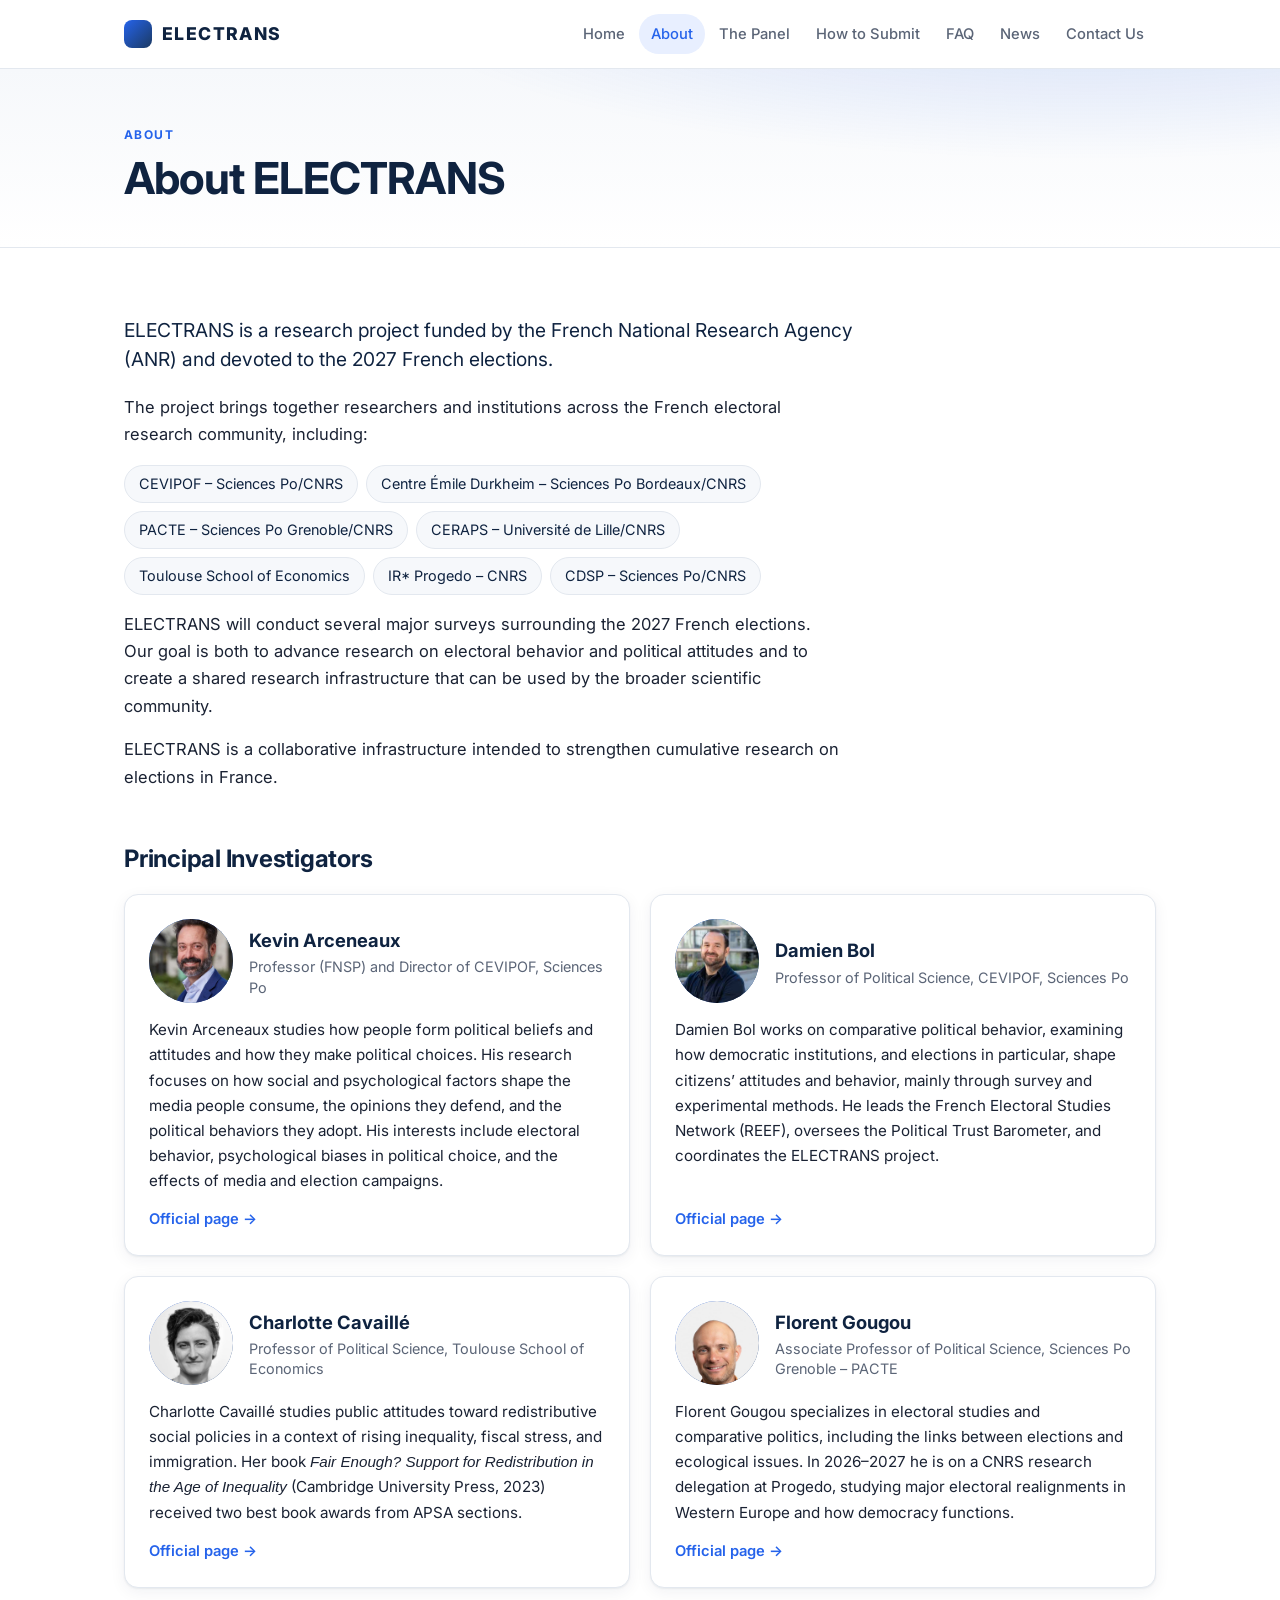
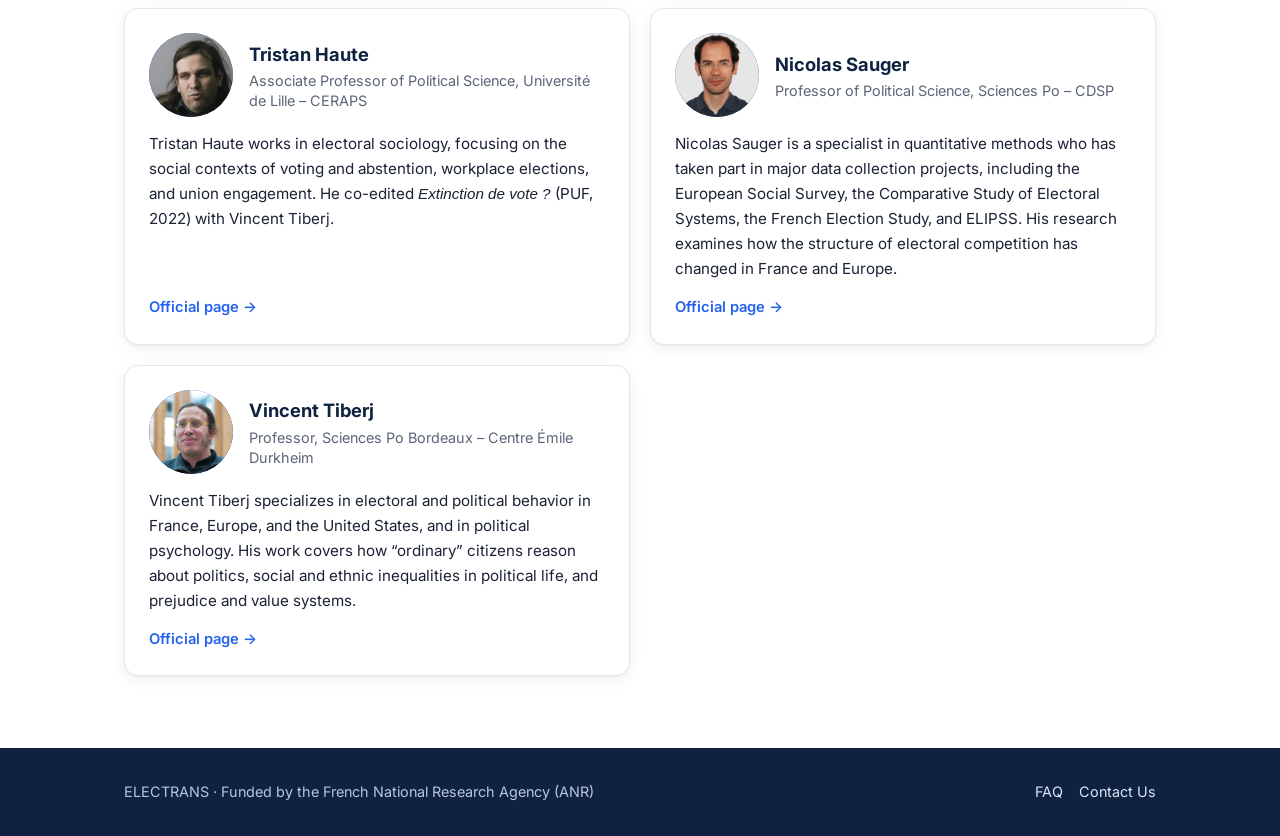
==== commit 66b54317: "Add files via upload Gitlab Import for Backup" ====
--- a/about.html
+++ b/about.html
@@ -40,12 +40,12 @@
         <p class="lead">ELECTRANS is a research project funded by the French National Research Agency (ANR) and devoted to the 2027 French elections.</p>
         <p>The project brings together researchers and institutions across the French electoral research community, including:</p>
         <ul class="institutions">
-          <li>CEVIPOF &ndash; Sciences Po</li>
-          <li>Sciences Po Bordeaux</li>
-          <li>Sciences Po Grenoble</li>
-          <li>Universit&eacute; de Lille</li>
+          <li>CEVIPOF &ndash; Sciences Po/CNRS</li>
+          <li>Centre &Eacute;mile Durkheim &ndash; Sciences Po Bordeaux/CNRS</li>
+          <li>PACTE &ndash; Sciences Po Grenoble/CNRS</li>
+          <li>CERAPS &ndash; Universit&eacute; de Lille/CNRS</li>
           <li>Toulouse School of Economics</li>
-          <li>Progedo</li>
+          <li>IR* Progedo &ndash; CNRS</li>
           <li>CDSP &ndash; Sciences Po/CNRS</li>
         </ul>
         <p>ELECTRANS will conduct several major surveys surrounding the 2027 French elections. Our goal is both to advance research on electoral behavior and political attitudes and to create a shared research infrastructure that can be used by the broader scientific community.</p>
@@ -92,7 +92,7 @@
               <div><h3>Tristan Haute</h3><p class="pi-role">Associate Professor of Political Science, Universit&eacute; de Lille &ndash; CERAPS</p></div>
             </div>
             <p class="pi-bio">Tristan Haute works in electoral sociology, focusing on the social contexts of voting and abstention, workplace elections, and union engagement. He co-edited <em>Extinction de vote ?</em> (PUF, 2022) with Vincent Tiberj.</p>
-            <a class="pi-link" href="https://shs.cairn.info/publications-de-tristan-haute--684903?lang=fr" target="_blank" rel="noopener">Official page &rarr;</a>
+            <a class="pi-link" href="https://pro.univ-lille.fr/tristan-haute" target="_blank" rel="noopener">Official page &rarr;</a>
           </article>
           <article class="pi-card">
             <div class="pi-head">
--- a/style.css
+++ b/style.css
@@ -109,6 +109,8 @@
 .code { font-family: ui-monospace, SFMono-Regular, Menlo, monospace; font-weight: 700; font-size: .9em; background: var(--bg-alt); border: 1px solid var(--border); padding: 2px 8px; border-radius: 6px; color: var(--navy); }
 .btn-outline { display: inline-flex; align-items: center; gap: 8px; padding: 10px 18px; border: 1px solid var(--accent); border-radius: 999px; text-decoration: none; font-weight: 600; font-size: .95rem; }
 .btn-outline:hover { background: var(--accent); color: #fff; text-decoration: none; }
+.btn-primary { display: inline-flex; align-items: center; gap: 8px; padding: 14px 28px; background: var(--accent); color: #fff; border-radius: 999px; text-decoration: none; font-weight: 700; font-size: 1.05rem; box-shadow: var(--shadow); transition: background .15s ease, box-shadow .15s ease, transform .15s ease; }
+.btn-primary:hover { background: var(--navy-2); color: #fff; text-decoration: none; box-shadow: var(--shadow-hover); transform: translateY(-1px); }
 
 /* ---------- People ---------- */
 .people { list-style: none; padding-left: 0; display: grid; grid-template-columns: repeat(auto-fill, minmax(220px, 1fr)); gap: 12px; max-width: none; }
@@ -189,3 +191,19 @@
 .pi-link { font-weight: 600; font-size: .92rem; text-decoration: none; }
 .pi-link:hover { text-decoration: underline; }
 @media (max-width: 760px) { .pi-grid { grid-template-columns: 1fr; } }
+
+/* ---------- Home: text left, page links stacked on the right ---------- */
+.home-grid { display: grid; grid-template-columns: minmax(0, 1fr) 340px; gap: 48px; align-items: start; }
+.home-links { position: sticky; top: 92px; }
+.nav-stack { grid-template-columns: 1fr; gap: 12px; }
+.nav-stack .nav-card { padding: 18px 20px; }
+.nav-stack .nav-card .t { font-size: 1.05rem; }
+.nav-stack .nav-card .d { font-size: .9rem; }
+@media (max-width: 900px) {
+  .home-grid { grid-template-columns: 1fr; gap: 32px; }
+  .home-links { position: static; order: -1; }
+}
+
+/* Home: page links on the left, call-for-proposals text on the right */
+@media (min-width: 901px) { .home-grid { grid-template-columns: 300px minmax(0, 1fr); } }
+.home-text h2 { margin-top: 0; }
